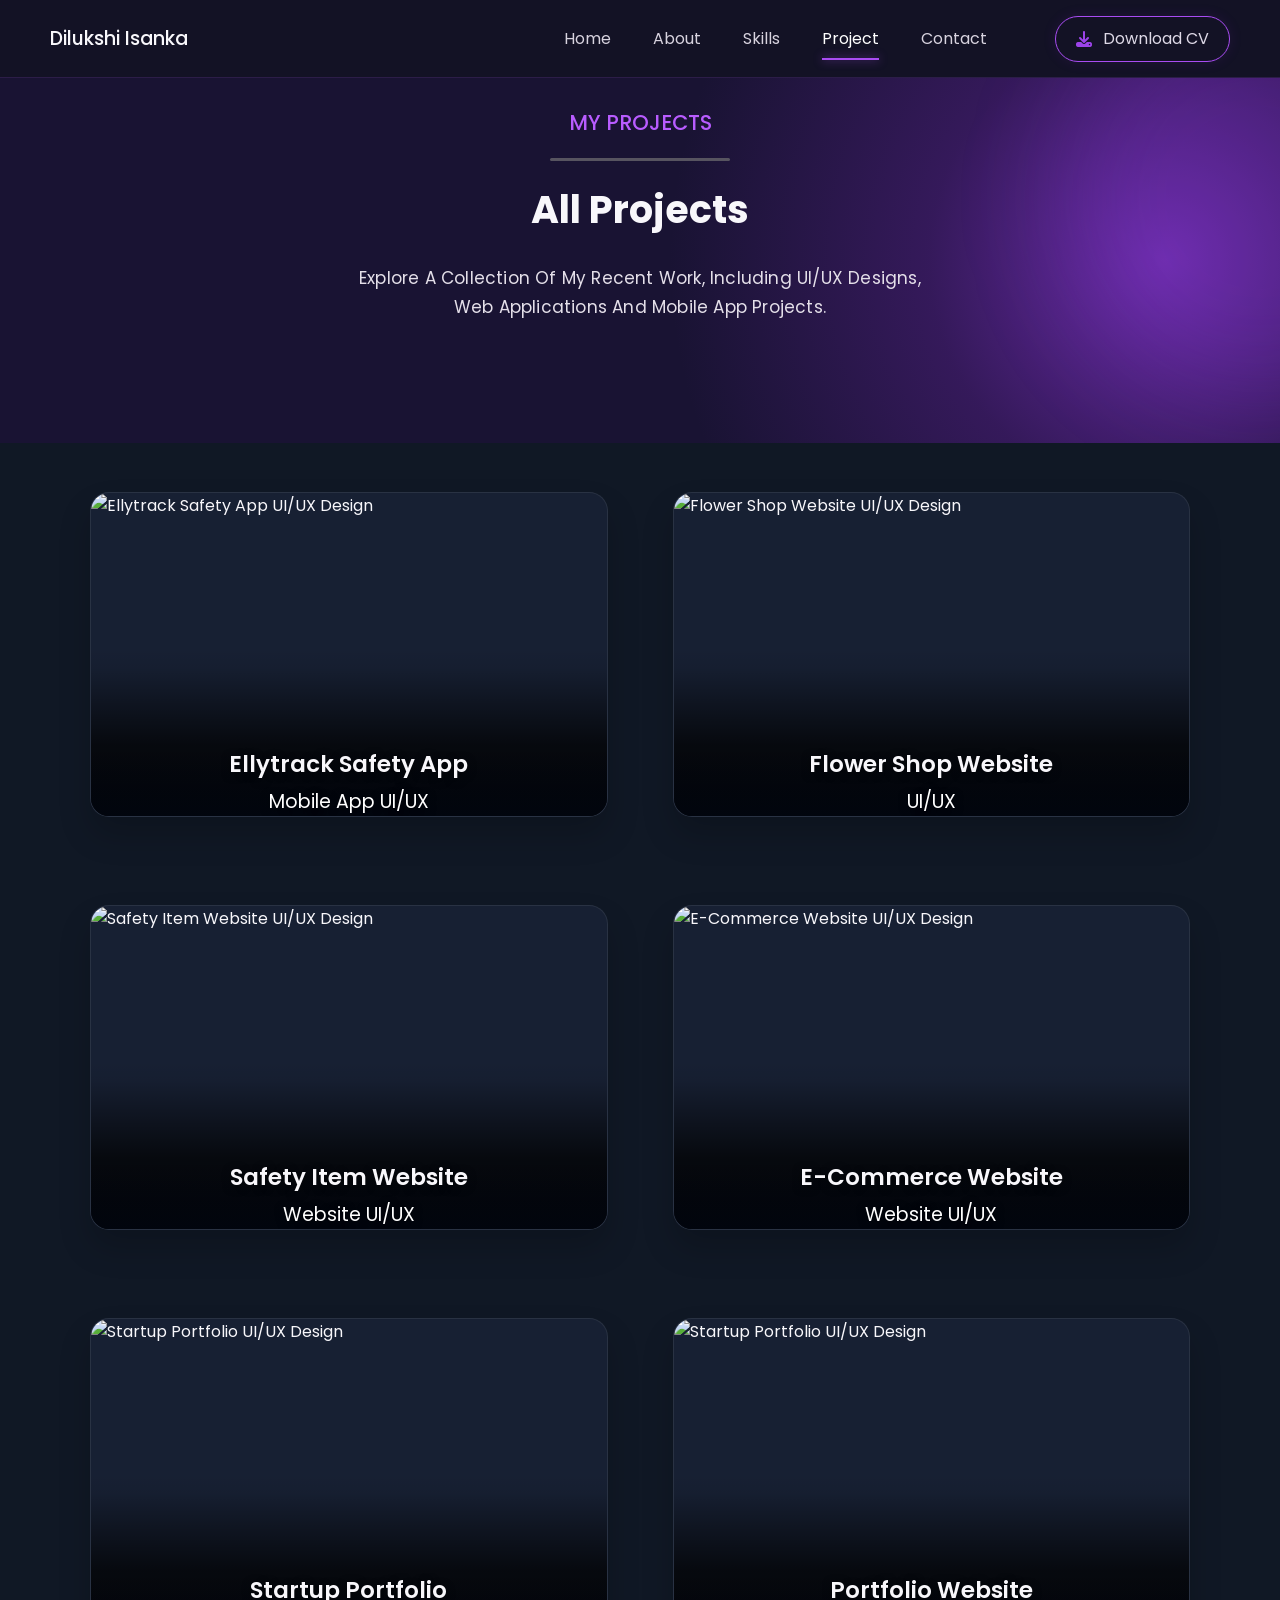
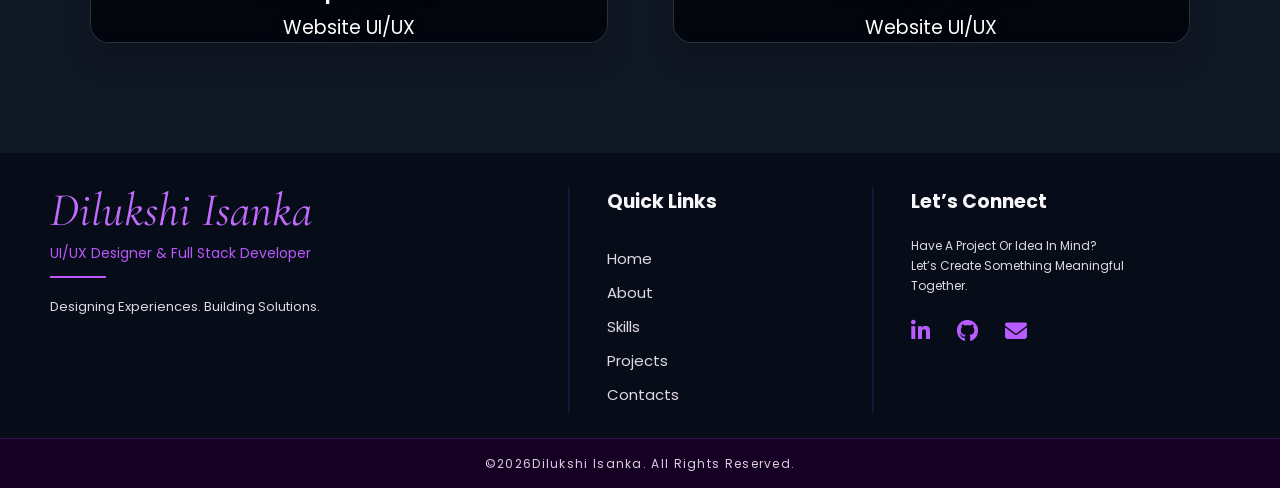
==== projects.html @ 0b0df55c "Add files via upload" ====
<!DOCTYPE html>
<html lang="en">
<head>
  <meta charset="UTF-8">
  <meta name="viewport" content="width=device-width, initial-scale=1.0">
  <meta name="description" content="Dilukshi Isanka - UI/UX Designer & Full Stack Developer Projects">
  <title>My Projects | Dilukshi Isanka</title>

  <link rel="preconnect" href="https://fonts.googleapis.com">
  <link rel="preconnect" href="https://fonts.gstatic.com" crossorigin>
  <link href="https://fonts.googleapis.com/css2?family=Cormorant+Garamond:ital,wght@0,500;0,600;1,500;1,600&family=Poppins:wght@300;400;500;600;700&display=swap" rel="stylesheet">
  <link rel="stylesheet" href="https://cdnjs.cloudflare.com/ajax/libs/font-awesome/6.5.2/css/all.min.css">
  <link rel="stylesheet" href="product_style.css">
</head>

<body>

  <!-- NAVBAR -->
  <header class="navbar">
    <a class="brand" href="index.html">Dilukshi Isanka</a>

    <nav id="navMenu">
      <a href="index.html#home">Home</a>
      <a href="index.html#about">About</a>
      <a href="index.html#skills">Skills</a>
      <a href="#projects" class="active">Project</a>
      <a href="index.html#contact">Contact</a>
    </nav>

    <a class="cv-btn" href="#" onclick="downloadCV(event)">
      <i class="fa-solid fa-download"></i>
      Download CV
    </a>

    <button class="menu-btn" id="menuBtn" aria-label="Open menu">
      <i class="fa-solid fa-bars"></i>
    </button>
  </header>

  <main>

    <!-- PROJECT HERO -->
    <section class="project-hero">
      <div class="hero-content">
        <div class="section-label">MY PROJECTS</div>
        <div class="section-line"></div>

        <h1>All Projects</h1>

        <p>
          Explore A Collection Of My Recent Work, Including UI/UX Designs,<br>
          Web Applications And Mobile App Projects.
        </p>
      </div>
    </section>

    <!-- PROJECT GRID -->
    <section class="projects" id="projects">
      <div class="project-grid">

        <!-- 01 ELLYTRACK -->
        <a
          class="project-card"
          href="https://www.figma.com/design/EXF1Gfl5Dsl8UNS0HgTYu6/Eletrack-app?node-id=55-64&t=ScQoTjkha1e5BBhB-1"
          target="_blank"
          rel="noopener noreferrer"
          data-project="Ellytrack Safety App"
        >
          <img src="assets/ellytrack.png" alt="Ellytrack Safety App UI/UX Design">

          <div class="project-overlay">
            <h2>Ellytrack Safety App</h2>
            <p>Mobile App UI/UX</p>
          </div>

          <span class="open-icon">
            <i class="fa-solid fa-arrow-up-right-from-square"></i>
          </span>
        </a>

        <!-- 02 FLOWER SHOP -->
        <a
          class="project-card"
          href="https://www.figma.com/design/ftlv3z0RPfmnWHbHPIJkyQ/flower-shop?node-id=0-1&t=HxLEqg7imFPJsA7E-1"
          target="_blank"
          rel="noopener noreferrer"
          data-project="Flower Shop Website"
        >
          <img src="assets/flowershop.png" alt="Flower Shop Website UI/UX Design">

          <div class="project-overlay">
            <h2>Flower Shop Website</h2>
            <p>UI/UX</p>
          </div>

          <span class="open-icon">
            <i class="fa-solid fa-arrow-up-right-from-square"></i>
          </span>
        </a>

        <!-- 03 SAFETY ITEM -->
        <a
          class="project-card"
          href="https://www.figma.com/design/4pwAuzwu3O3mm81C1onUgX/safetyitem?node-id=0-1&t=6z7k8hcGLHVwL6WT-1"
          target="_blank"
          rel="noopener noreferrer"
          data-project="Safety Item Website"
        >
          <img src="assets/industrial.png" alt="Safety Item Website UI/UX Design">

          <div class="project-overlay">
            <h2>Safety Item Website</h2>
            <p>Website UI/UX</p>
          </div>

          <span class="open-icon">
            <i class="fa-solid fa-arrow-up-right-from-square"></i>
          </span>
        </a>

        <!-- 04 E-COMMERCE -->
        <a
          class="project-card"
          href="https://www.figma.com/design/g79A8aXQEZ9bLQt3fm0y6W/GreenNest?node-id=0-1&t=Qtp79uMMIW3jM56M-1"
          target="_blank"
          rel="noopener noreferrer"
          data-project="E-Commerce Website"
        >
          <img src="assets/greennest.png" alt="E-Commerce Website UI/UX Design">

          <div class="project-overlay">
            <h2>E-Commerce Website</h2>
            <p>Website UI/UX</p>
          </div>

          <span class="open-icon">
            <i class="fa-solid fa-arrow-up-right-from-square"></i>
          </span>
        </a>

        <!-- 05 startup portfolio -->
        <a
          class="project-card"
          href="https://www.figma.com/design/3DJfB8sq1eWiQyLfPkamdd/Ellytech-potfo?m=auto&t=0zNKvkYOUG1pmL8q-1"
          target="_blank"
          rel="noopener noreferrer"
          data-project="startup portfolio"
        >
          <img src="assets/portfolioim.png" alt="Startup Portfolio UI/UX Design">

          <div class="project-overlay">
            <h2>Startup Portfolio</h2>
            <p>Website UI/UX</p>
          </div>

          <span class="open-icon">
            <i class="fa-solid fa-arrow-up-right-from-square"></i>
          </span>
        </a>

         <!-- 06 portfolio -->
        <a
          class="project-card"
          href="https://www.figma.com/design/yjT918ooMHjzXAPwasgyRF/Untitled?m=auto&t=R6O0vopOF2cc80re-6"
          target="_blank"
          rel="noopener noreferrer"
          data-project="startup portfolio"
        >
          <img src="assets/portme.png" alt="Startup Portfolio UI/UX Design">

          <div class="project-overlay">
            <h2>Portfolio Website</h2>
            <p>Website UI/UX</p>
          </div>

          <span class="open-icon">
            <i class="fa-solid fa-arrow-up-right-from-square"></i>
          </span>
        </a>

      </div>
    </section>
  </main>

  <!-- FOOTER -->
  <footer class="footer">

    <div class="footer-main">

      <div class="footer-brand">
        <div class="footer-name">Dilukshi Isanka</div>
        <div class="footer-role">UI/UX Designer &amp; Full Stack Developer</div>
        <div class="footer-short-line"></div>
        <p>Designing Experiences. Building Solutions.</p>
      </div>

      <div class="footer-links">
        <h3>Quick Links</h3>
        <a href="index.html#home">Home</a>
        <a href="index.html#about">About</a>
        <a href="index.html#skills">Skills</a>
        <a href="#projects">Projects</a>
        <a href="index.html#contact">Contacts</a>
      </div>

      <div class="footer-connect">
        <h3>Let’s Connect</h3>

        <p>
          Have A Project Or Idea In Mind?<br>
          Let’s Create Something Meaningful<br>
          Together.
        </p>

        <div class="socials">
          <a href="#" aria-label="LinkedIn">
            <i class="fa-brands fa-linkedin-in"></i>
          </a>

          <a href="#" aria-label="GitHub">
            <i class="fa-brands fa-github"></i>
          </a>



          <a href="mailto:dilukshiisanka@outlook.com" aria-label="Email">
            <i class="fa-solid fa-envelope"></i>
          </a>
        </div>
      </div>

    </div>

    <div class="copyright">
      © <span id="year"></span> Dilukshi Isanka. All Rights Reserved.
    </div>

  </footer>

  <script src="product_script.js"></script>
</body>
</html>
---- product_style.css ----
:root{
  --nav:#151426;
  --hero:#191333;
  --bg:#101825;
  --footer:#070d18;
  --purple:#a94cf3;
  --purple-light:#b85cff;
  --purple-dark:#751dbd;
  --white:#f8f7fb;
  --muted:#ddd8e5;
  --border:rgba(168,75,244,.35);
  --max:1180px;
}

*{
  margin:0;
  padding:0;
  box-sizing:border-box;
}

html{
  scroll-behavior:smooth;
}

body{
  font-family:"Poppins",sans-serif;
  background:var(--bg);
  color:var(--white);
  overflow-x:hidden;
}

a{
  color:inherit;
  text-decoration:none;
}

img{
  display:block;
  max-width:100%;
}

.navbar{
  height:78px;
  padding:0 50px;
  display:flex;
  align-items:center;
  justify-content:space-between;
  background:rgba(20,19,38,.98);
  border-bottom:1px solid rgba(174,86,255,.16);
  position:sticky;
  top:0;
  z-index:1000;
}

.brand{
  font-size:19px;
  font-weight:500;
  white-space:nowrap;
}

.navbar nav{
  display:flex;
  align-items:center;
  gap:42px;
  margin-left:auto;
  margin-right:68px;
}

.navbar nav a{
  color:#d8d3df;
  font-size:16px;
  position:relative;
  transition:.25s ease;
}

.navbar nav a:hover,
.navbar nav a.active{
  color:#fff;
}

.navbar nav a.active::after{
  content:"";
  position:absolute;
  left:0;
  right:0;
  bottom:-9px;
  height:2px;
  background:var(--purple);
  box-shadow:0 0 10px rgba(169,76,243,.7);
}

.cv-btn{
  height:46px;
  padding:0 20px;
  display:flex;
  align-items:center;
  gap:11px;
  border:1px solid var(--purple);
  border-radius:25px;
  color:#ded9e7;
  transition:.25s ease;
  box-shadow:0 0 14px rgba(126,35,207,.12);
}

.cv-btn i{
  color:#9c43e9;
}

.cv-btn:hover{
  background:rgba(169,76,243,.1);
  transform:translateY(-2px);
}

.menu-btn{
  display:none;
  background:transparent;
  color:#fff;
  border:0;
  font-size:24px;
  cursor:pointer;
}

/* ================= PROJECT HERO ================= */

.project-hero{
  height:365px;
  display:flex;
  justify-content:center;
  text-align:center;
  position:relative;
  overflow:hidden;
  background:
    radial-gradient(
      circle at 91% 50%,
      rgba(136,53,211,.72) 0%,
      rgba(91,34,145,.42) 20%,
      transparent 42%
    ),
    #191333;
}

.project-hero::after{
  content:"";
  position:absolute;
  width:400px;
  height:400px;
  right:-180px;
  top:-80px;
  background:rgba(146,59,226,.16);
  filter:blur(50px);
  border-radius:50%;
}

.hero-content{
  position:relative;
  z-index:2;
  padding-top:29px;
}

.section-label{
  color:var(--purple-light);
  font-size:21px;
  font-weight:500;
  margin-top:0;
}

.section-line{
  width:180px;
  height:3px;
  margin:20px auto 26px;
  background:#575460;
  border-radius:20px;
}

.project-hero h1{
  font-size:38px;
  line-height:1.2;
  margin-bottom:31px;
}

.project-hero p{
  font-size:17px;
  line-height:1.75;
  color:#e4dfe9;
  letter-spacing:.2px;
}

/* ================= PROJECT GRID ================= */

.projects{
  background:#101825;
  min-height:940px;
  padding:49px 7% 110px;
}

.project-grid{
  max-width:1100px;
  margin:0 auto;
  display:grid;
  grid-template-columns:repeat(2,minmax(0,1fr));
  column-gap:65px;
  row-gap:88px;
}

.project-card{
  height:325px;
  position:relative;
  overflow:hidden;
  border-radius:19px;
  background:#172033;
  border:1px solid rgba(255,255,255,.08);
  box-shadow:0 18px 32px rgba(0,0,0,.18);
  cursor:pointer;
  transition:
    transform .3s ease,
    box-shadow .3s ease,
    border-color .3s ease;
}

.project-card img{
  width:100%;
  height:100%;
  object-fit:cover;
  transition:transform .45s ease;
}

.project-card::after{
  content:"";
  position:absolute;
  inset:0;
  background:linear-gradient(
    to bottom,
    transparent 48%,
    rgba(0,0,0,.06) 54%,
    rgba(0,0,0,.72) 78%,
    rgba(0,0,0,.86) 100%
  );
  pointer-events:none;
}

.project-card:hover{
  transform:translateY(-7px);
  border-color:rgba(180,87,255,.55);
  box-shadow:
    0 22px 45px rgba(0,0,0,.32),
    0 0 25px rgba(141,49,222,.12);
}

.project-card:hover img{
  transform:scale(1.045);
}

.project-overlay{
  position:absolute;
  left:0;
  right:0;
  bottom:0;
  z-index:3;
  text-align:center;
  padding:0 20px;
  background:linear-gradient(transparent,rgba(1, 5, 14, 0.95));
  transition:.3s ease;
}

.project-overlay h2{
  font-size:23px;
  font-weight:600;
  line-height:1.25;
  margin-bottom:8px;
  text-shadow:0 2px 8px rgba(0,0,0,.5);
}

.project-overlay p{
  font-size:19px;
  font-weight:400;
  color:#fff;
  text-shadow:0 2px 8px rgba(0,0,0,.5);
}

.open-icon{
  position:absolute;
  top:15px;
  right:15px;
  z-index:5;
  width:37px;
  height:37px;
  display:grid;
  place-items:center;
  border-radius:50%;
  background:rgba(23,14,41,.78);
  border:1px solid rgba(190,99,255,.6);
  color:#c16aff;
  opacity:0;
  transform:translateY(-5px);
  transition:.25s ease;
}

.project-card:hover .open-icon{
  opacity:1;
  transform:translateY(0);
}

/* ================= FOOTER ================= */

.footer{
  background:var(--footer);
}

.footer-main{
  max-width:1180px;
  margin:0 auto;
  min-height:285px;
  padding:34px 0 25px;
  display:grid;
  grid-template-columns:1.45fr .85fr 1fr;
}

.footer-name{
  font-family:"Cormorant Garamond",serif;
  font-size:47px;
  font-style:italic;
  line-height:1;
  color:#c36aff;
}

.footer-role{
  color:#b957fa;
  font-size:14px;
  margin-top:9px;
}

.footer-short-line{
  width:56px;
  height:2px;
  margin:12px 0 19px;
  background:#bd57fa;
}

.footer-brand p{
  font-size:13px;
  color:#ddd8e4;
}

.footer-links,
.footer-connect{
  border-left:2px solid rgba(103,34,153,.25);
  padding-left:37px;
}

.footer h3{
  font-size:19px;
  margin-bottom:20px;
}

.footer-links{
  display:flex;
  flex-direction:column;
  gap:11px;
}

.footer-links a{
  font-size:15px;
  color:#ded9e4;
  transition:.2s;
}

.footer-links a:hover{
  color:#b75cff;
}

.footer-connect p{
  font-size:12px;
  line-height:1.65;
  color:#ded9e4;
}

.socials{
  display:flex;
  gap:27px;
  margin-top:20px;
}

.socials a{
  color:#b85bff;
  font-size:22px;
  transition:.2s;
}

.socials a:hover{
  transform:translateY(-3px);
  color:#d28cff;
}

.copyright{
  min-height:50px;
  display:flex;
  align-items:center;
  justify-content:center;
  background:#160024;
  border-top:1px solid rgba(153,65,221,.25);
  color:#d6cfdd;
  font-size:12px;
  letter-spacing:1.3px;
}

/* ================= RESPONSIVE ================= */

@media(max-width:1000px){
  .navbar{
    padding:0 28px;
  }

  .navbar nav{
    gap:25px;
    margin-right:25px;
  }

  .project-grid{
    column-gap:30px;
  }

  .footer-main{
    padding-left:5%;
    padding-right:5%;
  }
}

@media(max-width:750px){
  .navbar{
    height:70px;
  }

  .brand{
    font-size:16px;
  }

  .navbar nav{
    display:none;
    position:absolute;
    top:70px;
    left:0;
    right:0;
    margin:0;
    padding:20px 28px;
    flex-direction:column;
    align-items:flex-start;
    gap:18px;
    background:#151426;
    border-bottom:1px solid rgba(174,86,255,.2);
  }

  .navbar nav.show{
    display:flex;
  }

  .cv-btn{
    display:none;
  }

  .menu-btn{
    display:block;
  }

  .project-hero{
    height:340px;
  }

  .project-hero h1{
    font-size:34px;
  }

  .project-hero p{
    font-size:14px;
    padding:0 25px;
  }

  .project-hero p br{
    display:none;
  }

  .projects{
    padding:42px 6% 80px;
  }

  .project-grid{
    grid-template-columns:1fr;
    row-gap:40px;
  }

  .project-card{
    height:300px;
  }

  .project-overlay h2{
    font-size:21px;
  }

  .project-overlay p{
    font-size:17px;
  }

  .footer-main{
    grid-template-columns:1fr;
    gap:28px;
    padding-top:35px;
    padding-bottom:30px;
  }

  .footer-links,
  .footer-connect{
    border-left:0;
    border-top:1px solid rgba(103,34,153,.25);
    padding:22px 0 0;
  }

  .footer-name{
    font-size:40px;
  }
}

@media(max-width:420px){
  .project-card{
    height:255px;
    border-radius:15px;
  }

  .project-overlay{
    bottom:24px;
  }

  .project-overlay h2{
    font-size:18px;
  }

  .project-overlay p{
    font-size:15px;
  }
}
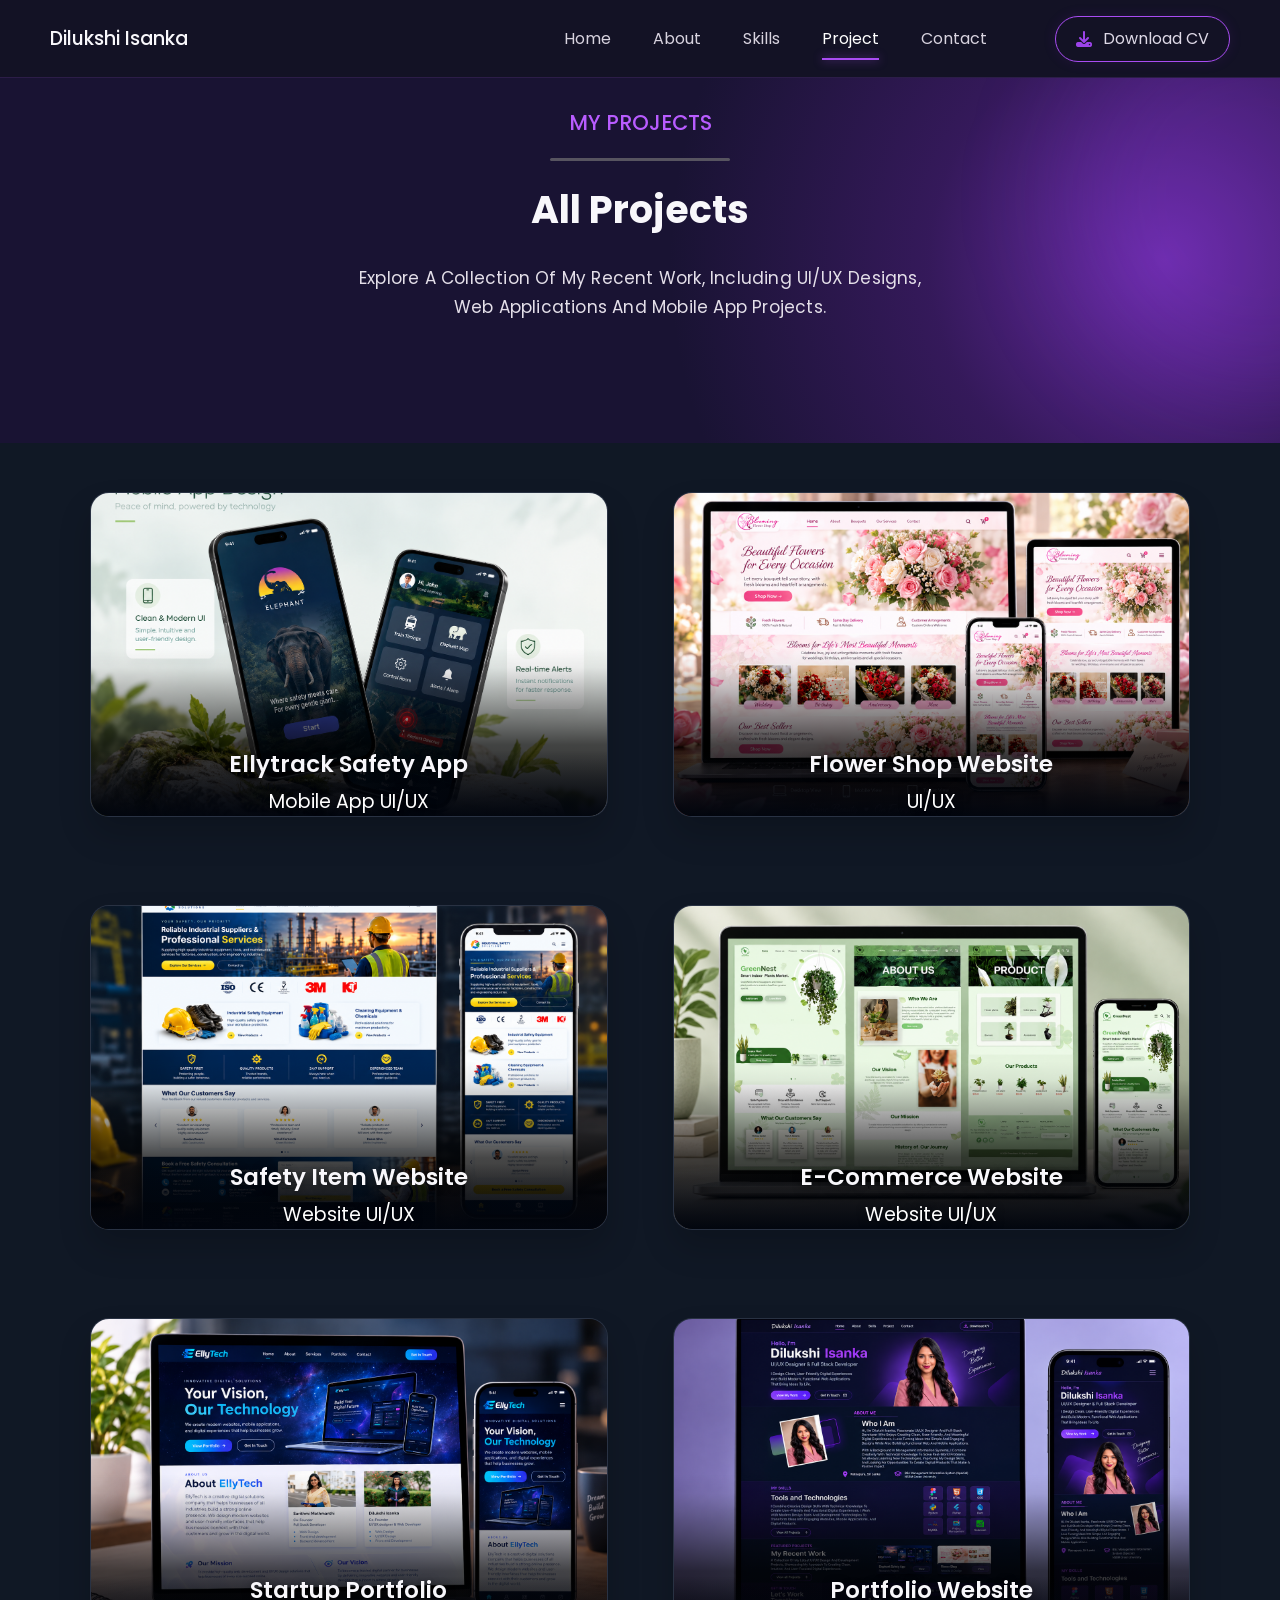
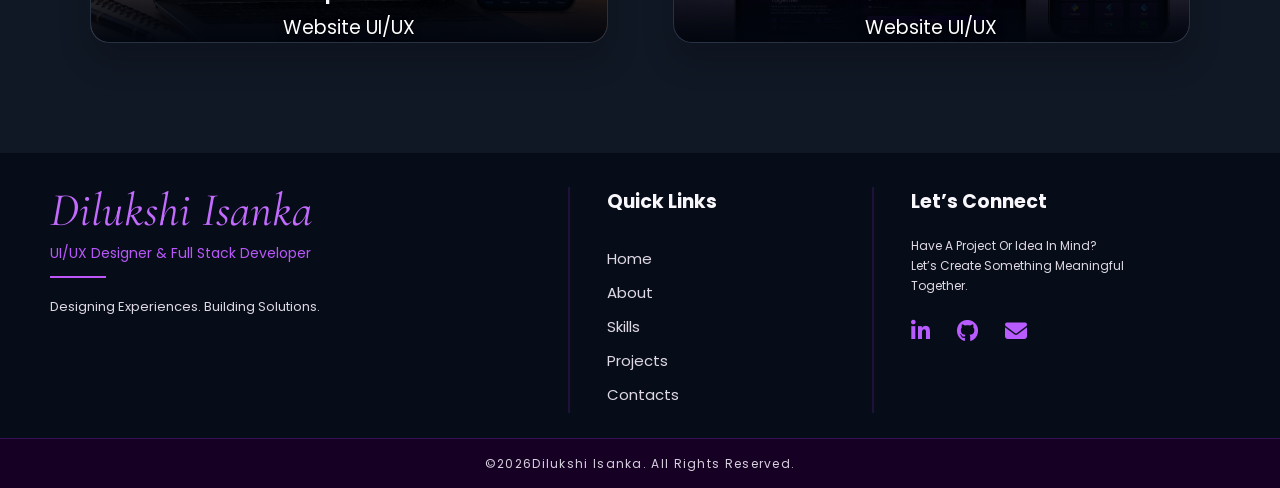
==== commit f9954a80: "Update image source paths in projects.html" ====
--- a/projects.html
+++ b/projects.html
@@ -66,7 +66,7 @@
           rel="noopener noreferrer"
           data-project="Ellytrack Safety App"
         >
-          <img src="assets/ellytrack.png" alt="Ellytrack Safety App UI/UX Design">
+          <img src="ellytrack.png" alt="Ellytrack Safety App UI/UX Design">
 
           <div class="project-overlay">
             <h2>Ellytrack Safety App</h2>
@@ -86,7 +86,7 @@
           rel="noopener noreferrer"
           data-project="Flower Shop Website"
         >
-          <img src="assets/flowershop.png" alt="Flower Shop Website UI/UX Design">
+          <img src="flowershop.png" alt="Flower Shop Website UI/UX Design">
 
           <div class="project-overlay">
             <h2>Flower Shop Website</h2>
@@ -106,7 +106,7 @@
           rel="noopener noreferrer"
           data-project="Safety Item Website"
         >
-          <img src="assets/industrial.png" alt="Safety Item Website UI/UX Design">
+          <img src="industrial.png" alt="Safety Item Website UI/UX Design">
 
           <div class="project-overlay">
             <h2>Safety Item Website</h2>
@@ -126,7 +126,7 @@
           rel="noopener noreferrer"
           data-project="E-Commerce Website"
         >
-          <img src="assets/greennest.png" alt="E-Commerce Website UI/UX Design">
+          <img src="greennest.png" alt="E-Commerce Website UI/UX Design">
 
           <div class="project-overlay">
             <h2>E-Commerce Website</h2>
@@ -146,7 +146,7 @@
           rel="noopener noreferrer"
           data-project="startup portfolio"
         >
-          <img src="assets/portfolioim.png" alt="Startup Portfolio UI/UX Design">
+          <img src="portfolioim.png" alt="Startup Portfolio UI/UX Design">
 
           <div class="project-overlay">
             <h2>Startup Portfolio</h2>
@@ -166,7 +166,7 @@
           rel="noopener noreferrer"
           data-project="startup portfolio"
         >
-          <img src="assets/portme.png" alt="Startup Portfolio UI/UX Design">
+          <img src="portme.png" alt="Startup Portfolio UI/UX Design">
 
           <div class="project-overlay">
             <h2>Portfolio Website</h2>
